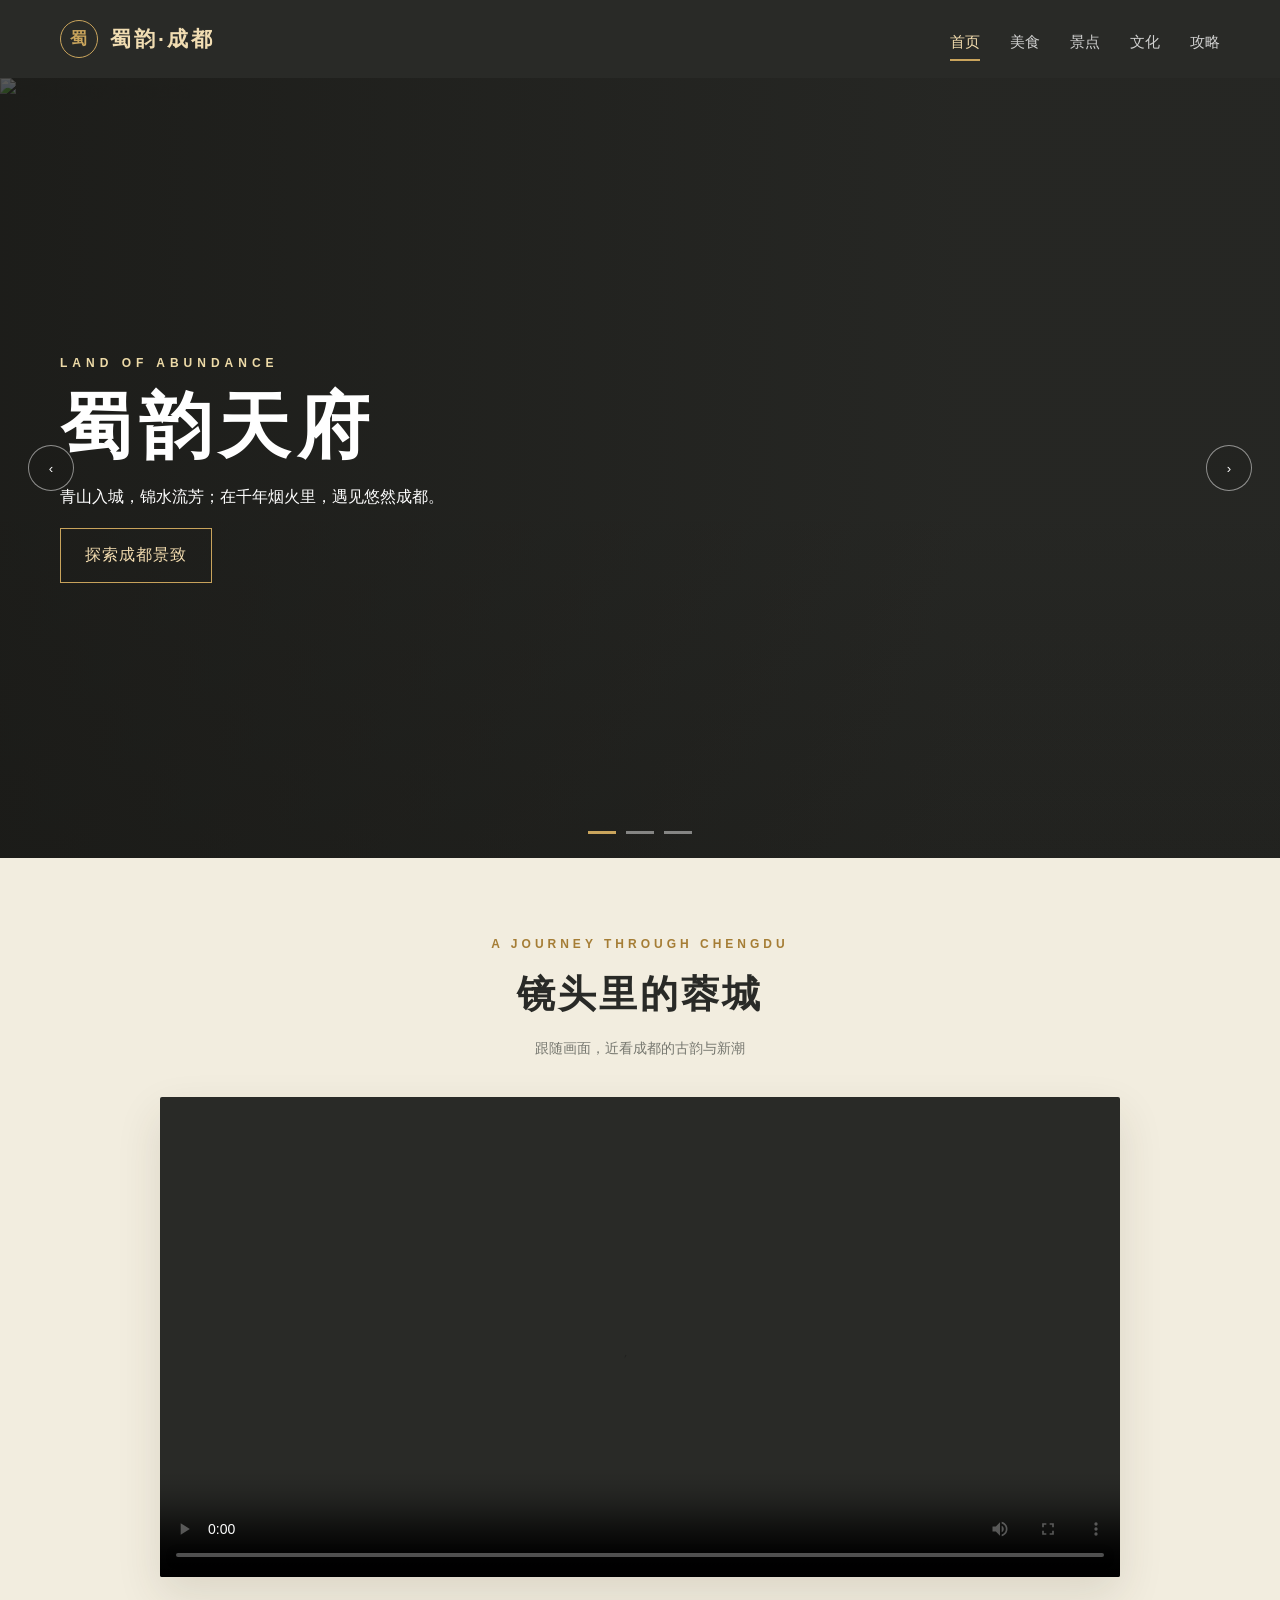
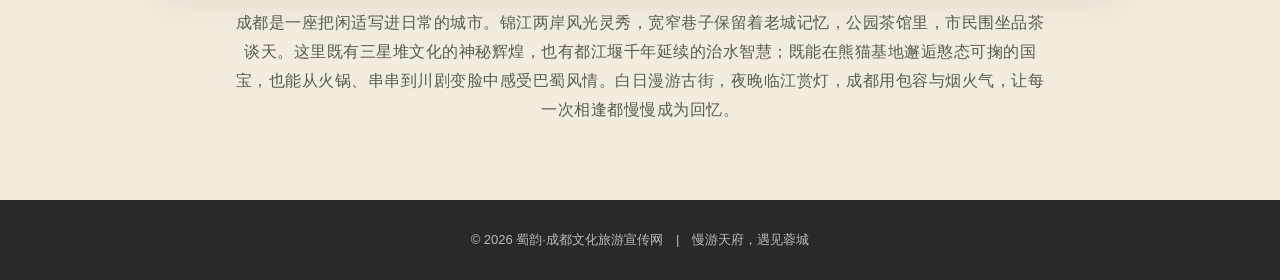
==== index.html @ 7120d470 "first commit" ====
<!DOCTYPE html>
<html lang="zh-CN">
<head>
  <meta charset="UTF-8">
  <meta name="viewport" content="width=device-width, initial-scale=1.0">
  <meta name="description" content="蜀韵·成都文化旅游宣传网站，探索景点、美食、文化与旅行攻略。">
  <title>蜀韵·成都 | 首页</title>
  <style>
    :root {
      --gold: #c99a45;
      --gold-light: #ead9b5;
      --ink: #292a27;
      --muted: #73736d;
      --paper: #fbf8f1;
      --white: #fff;
      --content-width: 1160px;
    }

    * {
      box-sizing: border-box;
    }

    html {
      scroll-behavior: smooth;
    }

    body {
      margin: 0;
      color: var(--ink);
      background: var(--paper);
      font-family: "Microsoft YaHei", "PingFang SC", "Noto Sans CJK SC", sans-serif;
      line-height: 1.7;
    }

    a {
      color: inherit;
      text-decoration: none;
    }

    img {
      display: block;
      width: 100%;
      object-fit: cover;
    }

    .container {
      width: min(var(--content-width), calc(100% - 48px));
      margin-inline: auto;
    }

    .site-header {
      position: relative;
      z-index: 1;
      background: var(--ink);
      color: var(--white);
    }

    .nav-wrap {
      display: flex;
      min-height: 76px;
      align-items: center;
      justify-content: space-between;
      gap: 32px;
    }

    .brand {
      display: inline-flex;
      align-items: center;
      gap: 10px;
      color: var(--gold-light);
      font-size: 21px;
      font-weight: 700;
      letter-spacing: 2px;
      white-space: nowrap;
    }

    .brand-mark {
      display: grid;
      width: 34px;
      height: 34px;
      place-items: center;
      border: 1px solid var(--gold);
      border-radius: 50%;
      color: var(--gold);
      font-size: 17px;
    }

    .main-nav {
      display: flex;
      flex-wrap: wrap;
      align-items: center;
      justify-content: flex-end;
      gap: 32px;
      font-size: 14px;
    }

    .main-nav a {
      padding-block: 8px;
      transition: color 160ms ease;
    }

    .main-nav a:hover,
    .main-nav a:focus-visible {
      color: var(--gold-light);
    }

    .hero {
      display: flex;
      min-height: 490px;
      align-items: center;
      background:
        linear-gradient(90deg, rgb(27 28 25 / 76%) 0%, rgb(27 28 25 / 48%) 48%, rgb(27 28 25 / 8%) 100%),
        url("https://images.unsplash.com/photo-1500530855697-b586d89ba3ee?auto=format&fit=crop&w=2000&q=85") center 48% / cover;
      color: var(--white);
    }

    .hero-content {
      max-width: 650px;
      padding-block: 78px;
    }

    .eyebrow {
      margin: 0 0 12px;
      color: var(--gold-light);
      font-size: 13px;
      font-weight: 700;
      letter-spacing: 4px;
    }

    .hero h1 {
      margin: 0;
      font-size: clamp(38px, 5vw, 62px);
      font-weight: 600;
      letter-spacing: 5px;
      line-height: 1.25;
    }

    .hero-copy {
      max-width: 490px;
      margin: 20px 0 30px;
      color: rgb(255 255 255 / 88%);
      font-size: 16px;
    }

    .hero-link {
      display: inline-block;
      padding: 11px 26px;
      border: 1px solid var(--gold-light);
      color: var(--white);
      font-size: 14px;
      transition: background-color 160ms ease, color 160ms ease;
    }

    .hero-link:hover,
    .hero-link:focus-visible {
      background: var(--gold-light);
      color: var(--ink);
    }

    .section {
      padding-block: 76px;
    }

    .section-heading {
      margin-bottom: 34px;
      text-align: center;
    }

    .section-kicker {
      margin: 0 0 4px;
      color: var(--gold);
      font-size: 12px;
      font-weight: 700;
      letter-spacing: 3px;
      text-transform: uppercase;
    }

    .section-heading h2 {
      margin: 0;
      font-size: 31px;
      font-weight: 600;
      letter-spacing: 2px;
    }

    .section-heading p:last-child {
      margin: 8px 0 0;
      color: var(--muted);
      font-size: 14px;
    }

    .attraction-grid {
      display: grid;
      grid-template-columns: repeat(4, minmax(0, 1fr));
      gap: 22px;
    }

    .attraction-card {
      overflow: hidden;
      background: var(--white);
      box-shadow: 0 8px 24px rgb(41 42 39 / 7%);
      transition: transform 180ms ease, box-shadow 180ms ease;
    }

    .attraction-card:hover {
      transform: translateY(-4px);
      box-shadow: 0 14px 30px rgb(41 42 39 / 12%);
    }

    .attraction-card img {
      height: 190px;
    }

    .card-copy {
      padding: 18px 18px 20px;
    }

    .card-copy h3 {
      margin: 0 0 8px;
      font-size: 19px;
      font-weight: 600;
    }

    .card-copy p {
      margin: 0;
      color: var(--muted);
      font-size: 13px;
      line-height: 1.8;
    }

    .food-section {
      background: #f0eadc;
    }

    .food-grid {
      display: grid;
      grid-template-columns: repeat(4, minmax(0, 1fr));
      gap: 18px;
    }

    .food-card {
      position: relative;
      min-height: 245px;
      overflow: hidden;
      background: var(--ink);
    }

    .food-card img {
      position: absolute;
      inset: 0;
      height: 100%;
      opacity: 0.77;
      transition: transform 220ms ease, opacity 220ms ease;
    }

    .food-card:hover img {
      transform: scale(1.04);
      opacity: 0.9;
    }

    .food-name {
      position: absolute;
      right: 0;
      bottom: 0;
      left: 0;
      margin: 0;
      padding: 34px 18px 16px;
      background: linear-gradient(transparent, rgb(20 20 18 / 78%));
      color: var(--white);
      font-size: 20px;
      letter-spacing: 2px;
    }

    .food-name span {
      display: block;
      color: var(--gold-light);
      font-size: 11px;
      letter-spacing: 2px;
    }

    .site-footer {
      padding: 25px 20px;
      background: var(--ink);
      color: rgb(255 255 255 / 72%);
      text-align: center;
      font-size: 12px;
    }

    .site-footer p {
      margin: 0;
    }

    @media (max-width: 900px) {
      .nav-wrap {
        gap: 18px;
      }

      .main-nav {
        gap: 18px;
      }

      .attraction-grid,
      .food-grid {
        grid-template-columns: repeat(2, minmax(0, 1fr));
      }
    }

    @media (max-width: 620px) {
      .container {
        width: min(100% - 32px, var(--content-width));
      }

      .nav-wrap {
        min-height: 0;
        align-items: flex-start;
        flex-direction: column;
        gap: 8px;
        padding-block: 15px;
      }

      .main-nav {
        justify-content: flex-start;
        gap: 8px 20px;
        font-size: 13px;
      }

      .hero {
        min-height: 420px;
        background-position: 58% center;
      }

      .hero-content {
        padding-block: 60px;
      }

      .hero h1 {
        letter-spacing: 2px;
      }

      .hero-copy {
        font-size: 14px;
      }

      .section {
        padding-block: 55px;
      }

      .section-heading h2 {
        font-size: 26px;
      }

      .attraction-grid,
      .food-grid {
        grid-template-columns: 1fr;
      }

      .attraction-card img {
        height: 220px;
      }

      .food-card {
        min-height: 230px;
      }
    }
  </style>
  <link rel="stylesheet" href="styles.css">
</head>
<body>
  <!-- 网站页头：品牌标识与主导航 -->
  <header class="site-header" id="top">
    <div class="container nav-wrap">
      <a class="brand" href="index.html" aria-label="蜀韵成都首页">
        <span class="brand-logo" aria-hidden="true">蜀</span>
        <span class="brand-name">蜀韵·成都</span>
      </a>
      <nav class="main-nav" aria-label="主导航">
        <a class="active" href="index.html">首页</a>
        <a href="food.html">美食</a>
        <a href="sights.html">景点</a>
        <a href="culture.html">文化</a>
        <a href="travel.html">攻略</a>
      </nav>
    </div>
  </header>

  <main>
    <!-- 全屏轮播横幅：至少包含三张主题图片 -->
    <section class="carousel" aria-label="成都旅游轮播图">
      <div class="slides">
        <article class="slide active">
          <img src="https://images.unsplash.com/photo-1500530855697-b586d89ba3ee?auto=format&fit=crop&w=2000&q=85" alt="烟雨山水间的成都慢生活">
          <div class="slide-content"><p class="slide-kicker">LAND OF ABUNDANCE</p><h1>蜀韵天府</h1><p>青山入城，锦水流芳；在千年烟火里，遇见悠然成都。</p><a class="gold-button" href="sights.html">探索成都景致</a></div>
        </article>
        <article class="slide">
          <img src="https://images.unsplash.com/photo-1564349683136-77e08dba1ef7?auto=format&fit=crop&w=2000&q=85" alt="成都大熊猫的自然生态">
          <div class="slide-content"><p class="slide-kicker">NATURE · HARMONY</p><h1>熊猫家园</h1><p>绿意为伴，珍稀生灵安然栖息，感受人与自然的温柔相处。</p><a class="gold-button" href="sights.html">走近熊猫</a></div>
        </article>
        <article class="slide">
          <img src="https://images.unsplash.com/photo-1563245372-f21724e3856d?auto=format&fit=crop&w=2000&q=85" alt="成都特色美食和热闹烟火气">
          <div class="slide-content"><p class="slide-kicker">FLAVOR · LIFE</p><h1>舌尖成都</h1><p>一碗面、一盅茶、一锅火锅，品味来自市井深处的鲜活滋味。</p><a class="gold-button" href="food.html">品味成都</a></div>
        </article>
      </div>
      <button class="carousel-button prev" type="button" aria-label="上一张">‹</button>
      <button class="carousel-button next" type="button" aria-label="下一张">›</button>
      <div class="carousel-dots" aria-label="轮播页码"><button class="carousel-dot active" type="button" aria-label="第1张"></button><button class="carousel-dot" type="button" aria-label="第2张"></button><button class="carousel-dot" type="button" aria-label="第3张"></button></div>
    </section>

    <!-- 宣传视频区域 -->
    <section class="section video-section" aria-labelledby="video-title">
      <div class="container">
        <header class="section-heading"><p class="section-kicker">A JOURNEY THROUGH CHENGDU</p><h2 id="video-title">镜头里的蓉城</h2><p>跟随画面，近看成都的古韵与新潮</p></header>
        <div class="video-wrap"><video controls poster="https://images.unsplash.com/photo-1470770841072-f978cf4d019e?auto=format&fit=crop&w=1600&q=85"><source src="https://www.w3schools.com/html/mov_bbb.mp4" type="video/mp4">您的浏览器不支持视频播放。</video></div>
        <p class="intro-copy">成都是一座把闲适写进日常的城市。锦江两岸风光灵秀，宽窄巷子保留着老城记忆，公园茶馆里，市民围坐品茶谈天。这里既有三星堆文化的神秘辉煌，也有都江堰千年延续的治水智慧；既能在熊猫基地邂逅憨态可掬的国宝，也能从火锅、串串到川剧变脸中感受巴蜀风情。白日漫游古街，夜晚临江赏灯，成都用包容与烟火气，让每一次相逢都慢慢成为回忆。</p>
      </div>
    </section>

  </main>

  <!-- 网站页尾：统一版权信息 -->
  <footer class="site-footer">
    <p>© 2026 蜀韵·成都文化旅游宣传网　|　慢游天府，遇见蓉城</p>
  </footer>
  <script src="script.js"></script>
</body>
</html>
---- styles.css ----
:root {
  --gold: #c9a45c;
  --gold-dark: #a57d35;
  --ink: #292a27;
  --muted: #76776f;
  --paper: #fbfaf6;
  --cream: #f2eddf;
  --white: #fff;
  --border: #e7e1d4;
}

* { box-sizing: border-box; }
html { scroll-behavior: smooth; }
body {
  margin: 0;
  color: var(--ink);
  background: var(--paper);
  font-family: "Microsoft YaHei", "PingFang SC", sans-serif;
  line-height: 1.8;
}
a { color: inherit; text-decoration: none; }
img { display: block; width: 100%; }
.container { width: min(1160px, calc(100% - 48px)); margin-inline: auto; }

/* 页头品牌和导航 */
.site-header { position: relative; z-index: 20; background: var(--ink); color: var(--white); }
.nav-wrap { min-height: 78px; display: flex; align-items: center; justify-content: space-between; gap: 30px; }
.brand { display: inline-flex; align-items: center; gap: 12px; color: #f1ddb2; }
.brand-logo { width: 38px; height: 38px; display: grid; place-items: center; border: 1px solid var(--gold); border-radius: 50%; color: var(--gold); font-size: 17px; }
.brand-name { font-size: 21px; font-weight: 700; letter-spacing: 3px; }
.main-nav { display: flex; align-items: center; gap: 30px; font-size: 15px; }
.main-nav a { position: relative; padding: 24px 0 20px; color: rgba(255,255,255,.78); }
.main-nav a::after { content: ""; position: absolute; right: 0; bottom: 14px; left: 0; height: 2px; background: var(--gold); transform: scaleX(0); transition: transform .2s; }
.main-nav a:hover, .main-nav a.active { color: #f2dcae; }
.main-nav a:hover::after, .main-nav a.active::after { transform: scaleX(1); }

/* 首页全屏轮播 */
.carousel { position: relative; height: calc(100vh - 78px); min-height: 520px; max-height: 780px; overflow: hidden; background: var(--ink); }
.slides, .slide { height: 100%; }
.slide { position: absolute; inset: 0; opacity: 0; transition: opacity .8s ease; }
.slide.active { opacity: 1; }
.slide::after { content: ""; position: absolute; inset: 0; background: linear-gradient(90deg, rgba(24,24,21,.72), rgba(24,24,21,.18) 75%), linear-gradient(0deg, rgba(24,24,21,.3), transparent 45%); }
.slide img { height: 100%; object-fit: cover; }
.slide-content { position: absolute; z-index: 2; top: 50%; left: max(24px, calc((100% - 1160px) / 2)); width: min(620px, calc(100% - 48px)); transform: translateY(-50%); color: var(--white); }
.slide-kicker { margin: 0 0 10px; color: #eddaa7; font-size: 12px; font-weight: 700; letter-spacing: 5px; }
.slide h1 { margin: 0; font-size: clamp(42px, 6vw, 72px); line-height: 1.15; letter-spacing: 7px; }
.slide-content p:last-child { max-width: 510px; margin: 18px 0 28px; color: rgba(255,255,255,.88); }
.gold-button { display: inline-block; padding: 12px 24px; border: 1px solid var(--gold); color: #f4ddb0; letter-spacing: 1px; transition: .2s; }
.gold-button:hover { background: var(--gold); color: var(--ink); }
.carousel-button { position: absolute; z-index: 4; top: 50%; width: 46px; height: 46px; border: 1px solid rgba(255,255,255,.5); border-radius: 50%; background: rgba(30,30,27,.25); color: var(--white); cursor: pointer; transform: translateY(-50%); }
.carousel-button.prev { left: 28px; }
.carousel-button.next { right: 28px; }
.carousel-dots { position: absolute; z-index: 4; bottom: 24px; left: 50%; display: flex; gap: 10px; transform: translateX(-50%); }
.carousel-dot { width: 28px; height: 3px; padding: 0; border: 0; background: rgba(255,255,255,.45); cursor: pointer; }
.carousel-dot.active { background: var(--gold); }

/* 通用标题与内容卡片 */
.section { padding: 76px 0; }
.section-heading { margin-bottom: 36px; text-align: center; }
.section-kicker { margin: 0 0 4px; color: var(--gold-dark); font-size: 12px; font-weight: 700; letter-spacing: 4px; }
.section-heading h1, .section-heading h2 { margin: 0; font-size: clamp(28px, 4vw, 38px); letter-spacing: 3px; }
.section-heading p:last-child { margin: 8px 0 0; color: var(--muted); }
.video-section { background: var(--cream); }
.video-wrap { max-width: 960px; margin: 0 auto; overflow: hidden; border-radius: 2px; box-shadow: 0 18px 45px rgba(55,48,35,.12); }
.video-wrap video { width: 100%; max-height: 540px; display: block; background: var(--ink); }
.intro-copy { max-width: 820px; margin: 32px auto 0; color: #595b54; font-size: 16px; text-align: center; letter-spacing: .5px; }

.page-hero { min-height: 280px; display: grid; place-items: center; position: relative; background-position: center; background-size: cover; color: var(--white); text-align: center; }
.page-hero::before { content: ""; position: absolute; inset: 0; background: rgba(35,34,29,.58); }
.page-hero-content { position: relative; z-index: 1; }
.page-hero h1 { margin: 0; font-size: clamp(36px, 6vw, 54px); letter-spacing: 6px; }
.page-hero p { margin: 8px 0 0; color: rgba(255,255,255,.88); letter-spacing: 3px; }
.card-grid { display: grid; grid-template-columns: repeat(3, 1fr); gap: 24px; }
.card { overflow: hidden; border: 1px solid var(--border); background: var(--white); }
.card img { height: 230px; object-fit: cover; }
.card-body { padding: 22px; }
.card-body h2 { margin: 0 0 8px; font-size: 20px; }
.card-body p { margin: 0; color: var(--muted); font-size: 14px; }

/* 交通方式对比表格 */
.table-wrap { max-width: 920px; margin-inline: auto; overflow-x: auto; border: 1px solid var(--border); background: var(--white); }
.transport-table { width: 100%; border-collapse: collapse; text-align: left; }
.transport-table th { padding: 18px 22px; background: var(--ink); color: #eeddb8; font-weight: 600; }
.transport-table td { padding: 18px 22px; border-bottom: 1px solid var(--border); }
.transport-table tr:last-child td { border-bottom: 0; }
.transport-table tbody tr:hover { background: #faf7ef; }

/* 页尾 */
.site-footer { padding: 28px 20px; background: var(--ink); color: rgba(255,255,255,.68); text-align: center; font-size: 13px; }
.site-footer p { margin: 0; }

@media (max-width: 900px) {
  .nav-wrap { min-height: 0; align-items: flex-start; flex-direction: column; gap: 0; padding-block: 12px 8px; }
  .main-nav { width: 100%; justify-content: space-between; gap: 12px; }
  .main-nav a { padding-block: 8px; }
  .main-nav a::after { bottom: 0; }
  .carousel { height: 620px; }
  .card-grid { grid-template-columns: repeat(2, 1fr); }
}
@media (max-width: 620px) {
  .container { width: min(100% - 32px, 1160px); }
  .brand-name { font-size: 18px; }
  .main-nav { overflow-x: auto; justify-content: flex-start; font-size: 13px; }
  .main-nav a { flex: 0 0 auto; }
  .carousel { height: 560px; min-height: 500px; }
  .slide h1 { font-size: 38px; letter-spacing: 3px; }
  .slide-content { left: 24px; width: calc(100% - 48px); }
  .carousel-button { display: none; }
  .section { padding: 55px 0; }
  .card-grid { grid-template-columns: 1fr; }
  .transport-table th, .transport-table td { padding: 14px 12px; }
}
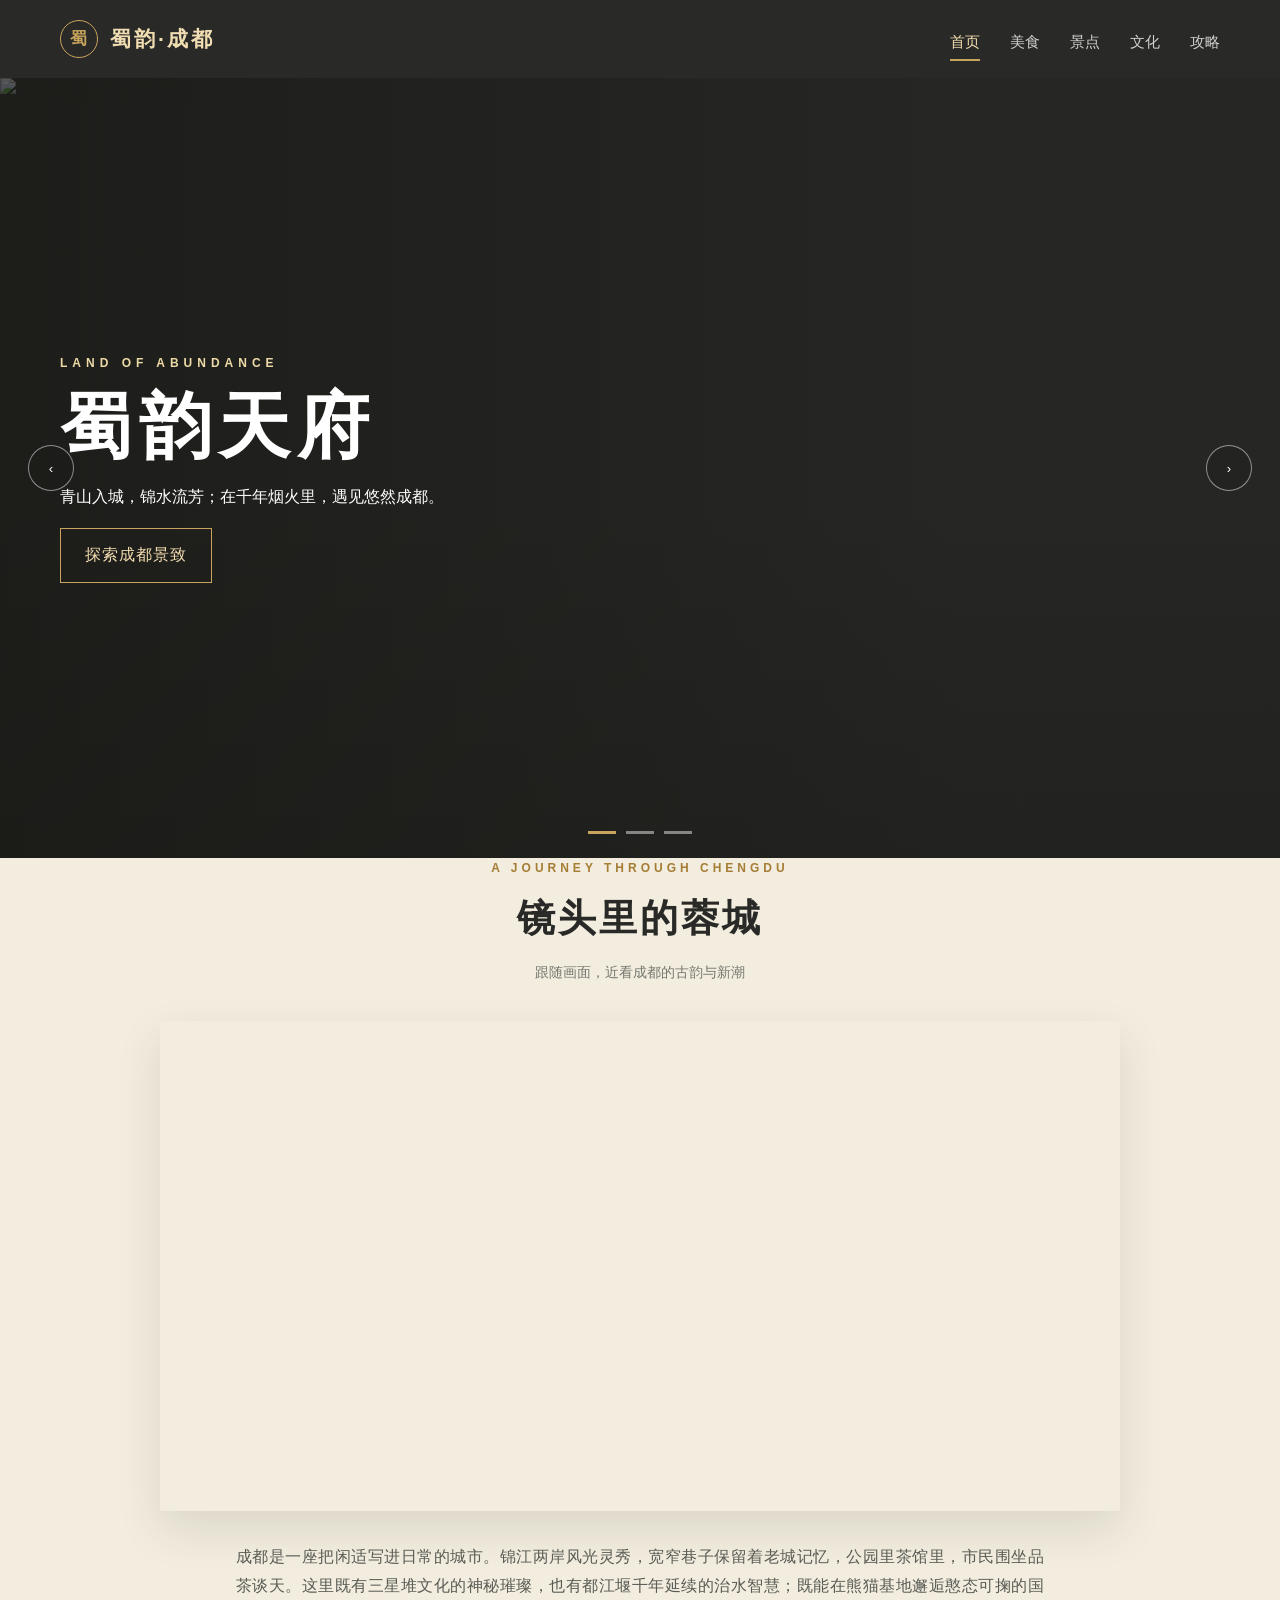
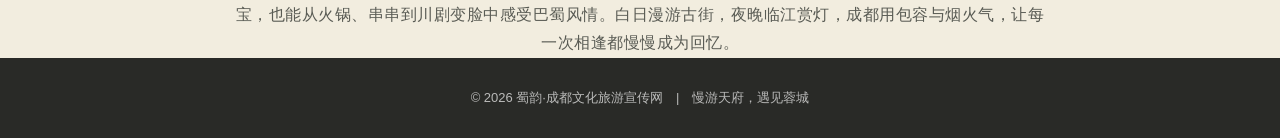
==== commit fe03b6a3: "修改视频区域，替换为成都文旅B站" ====
--- a/index.html
+++ b/index.html
@@ -404,14 +404,27 @@
       <div class="carousel-dots" aria-label="轮播页码"><button class="carousel-dot active" type="button" aria-label="第1张"></button><button class="carousel-dot" type="button" aria-label="第2张"></button><button class="carousel-dot" type="button" aria-label="第3张"></button></div>
     </section>
 
-    <!-- 宣传视频区域 -->
-    <section class="section video-section" aria-labelledby="video-title">
-      <div class="container">
-        <header class="section-heading"><p class="section-kicker">A JOURNEY THROUGH CHENGDU</p><h2 id="video-title">镜头里的蓉城</h2><p>跟随画面，近看成都的古韵与新潮</p></header>
-        <div class="video-wrap"><video controls poster="https://images.unsplash.com/photo-1470770841072-f978cf4d019e?auto=format&fit=crop&w=1600&q=85"><source src="https://www.w3schools.com/html/mov_bbb.mp4" type="video/mp4">您的浏览器不支持视频播放。</video></div>
-        <p class="intro-copy">成都是一座把闲适写进日常的城市。锦江两岸风光灵秀，宽窄巷子保留着老城记忆，公园茶馆里，市民围坐品茶谈天。这里既有三星堆文化的神秘辉煌，也有都江堰千年延续的治水智慧；既能在熊猫基地邂逅憨态可掬的国宝，也能从火锅、串串到川剧变脸中感受巴蜀风情。白日漫游古街，夜晚临江赏灯，成都用包容与烟火气，让每一次相逢都慢慢成为回忆。</p>
-      </div>
-    </section>
+<!-- 宣传视频区域 -->
+<section class="video-section" aria-labelledby="video-title">
+  <div class="container">
+    <header class="section-heading">
+      <p class="section-kicker">A JOURNEY THROUGH CHENGDU</p>
+      <h2 id="video-title">镜头里的蓉城</h2>
+      <p>跟随画面，近看成都的古韵与新潮</p>
+    </header>
+    <div class="video-wrap">
+<iframe 
+  src="https://player.bilibili.com/player.html?bvid=BV1Xf421D7ca" 
+  width="100%" 
+  height="480" 
+  frameborder="0" 
+  scrolling="no" 
+  allowfullscreen="true">
+</iframe>
+    </div>
+    <p class="intro-copy">成都是一座把闲适写进日常的城市。锦江两岸风光灵秀，宽窄巷子保留着老城记忆，公园里茶馆里，市民围坐品茶谈天。这里既有三星堆文化的神秘璀璨，也有都江堰千年延续的治水智慧；既能在熊猫基地邂逅憨态可掬的国宝，也能从火锅、串串到川剧变脸中感受巴蜀风情。白日漫游古街，夜晚临江赏灯，成都用包容与烟火气，让每一次相逢都慢慢成为回忆。</p>
+  </div>
+</section>
 
   </main>
 
